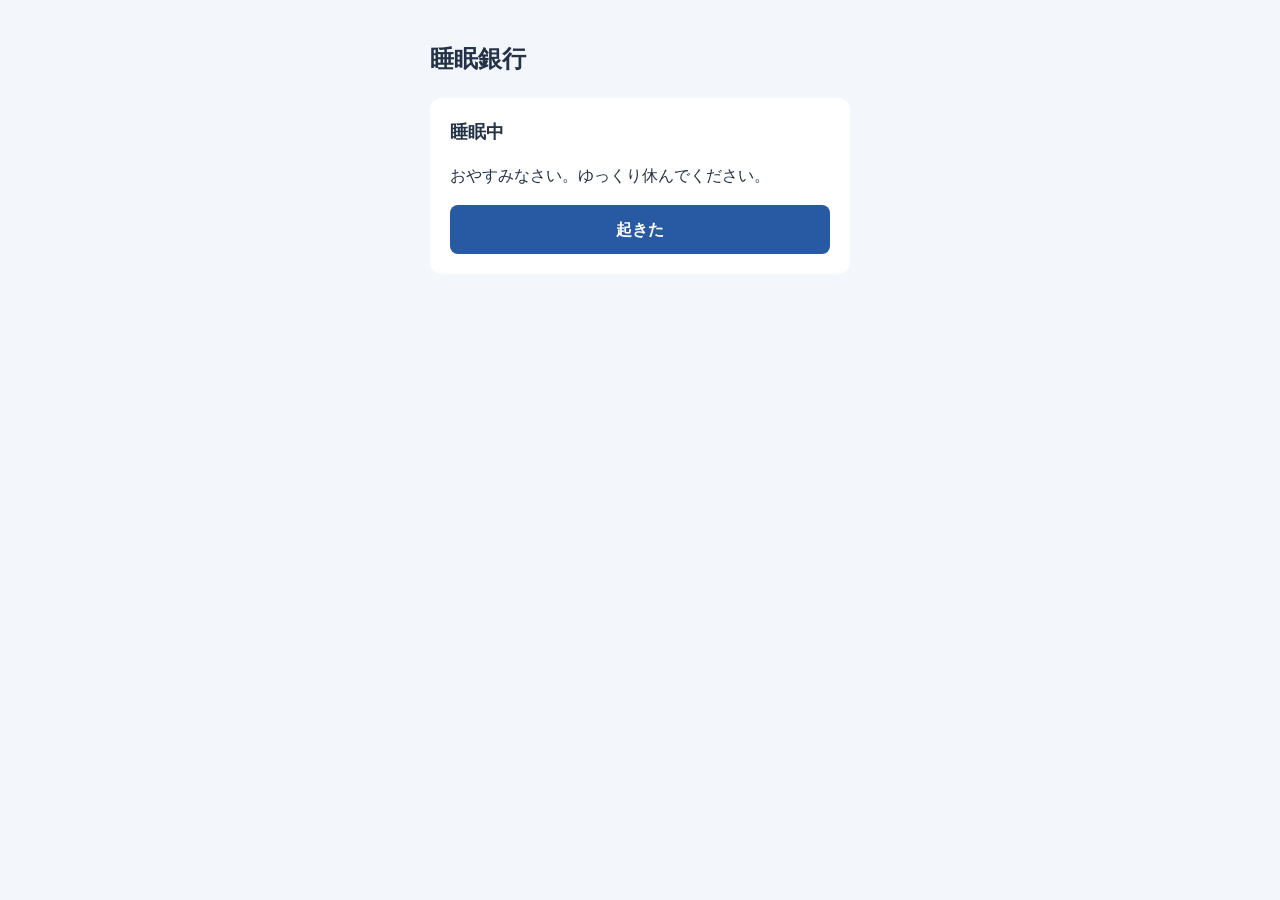
==== index.html @ 185f4923 "index.htmlの修正" ====
<!DOCTYPE html>
<html lang="ja">
<head>
    <meta charset="UTF-8">
    <meta name="viewport" content="width=device-width, initial-scale=1.0">
    <title>睡眠銀行</title>
    <link rel="stylesheet" href="style.css">
</head>
<body>
    <header>
        <h1>睡眠銀行</h1>
    </header>
    <main>
        <div id="home-screen" hidden>
            <section aria-labelledby="coin-heading">
                <h2 id="coin-heading" tabindex="-1">現在のコイン数</h2>
                <!-- 仮の数値です。計算処理との接続は後から行います。 -->
                <p><span id="coin-count">0</span> コイン</p>
            </section>
            <section aria-labelledby="character-heading">
                <h2 id="character-heading">窓口キャラクター</h2>
                <!-- キャラクターの画像ができたら、この枠を画像に置き換えます。 -->
                <p class="character-placeholder">キャラクター準備中</p>
                <!-- 計算処理につなぐまでは、数値を表示しません。 -->
                <p>今回の利息：<span id="interest-result">未計算</span></p>
                <p class="character-message" id="character-message">今日も睡眠銀行へようこそ。ゆっくり休んでね。</p>
            </section>
        </div>

        <section id="sleeping-screen" aria-labelledby="sleeping-heading">
            <h2 id="sleeping-heading" tabindex="-1">睡眠中</h2>
            <p>おやすみなさい。ゆっくり休んでください。</p>
            <button id="wake-up" type="button">起きた</button>
        </section>

        <section id="morning-screen" aria-labelledby="morning-heading" hidden>
            <h2 id="morning-heading" tabindex="-1">おはようございます</h2>
            <p>昨夜はよく眠れましたか？</p>
            <button id="show-result" type="button">結果を見る</button>
        </section>

        <section id="result-screen" aria-labelledby="result-heading" hidden>
            <h2 id="result-heading" tabindex="-1">今回の睡眠結果</h2>
            <h4>睡眠時間</h4>
            <p id="sleep-duration">未計算</p>
            <h4>現在の借金</h4>
            <p id="current-debt">未計算</p>
            <h4>増減</h4>
            <p>前日と比べて <span id="change-result">未計算</span> 増減</p>
            <button id="back-home" type="button">ホームに戻る</button>
        </section>
    </main>
    <script src="bank.js"></script>
    <script src="morning.js"></script>
</body>
</html>
---- style.css ----
body {
    max-width: 420px;
    margin: 0 auto;
    padding: 24px 20px;
    background: #f3f6fa;
    color: #243247;
    font-family: sans-serif;
    line-height: 1.6;
}

h1 { font-size: 24px; }
h2 { margin-top: 0; font-size: 18px; }

section {
    margin-top: 20px;
    padding: 20px;
    border-radius: 12px;
    background: #fff;
}

#coin-count {
    font-size: 36px;
    font-weight: bold;
}

.character-placeholder {
    padding: 24px 12px;
    border: 2px dashed #b8c5d6;
    border-radius: 8px;
    text-align: center;
}

.character-message {
    padding: 12px;
    border-radius: 8px;
    background: #f3f6fa;
}

button {
    width: 100%;
    min-height: 48px;
    padding: 12px;
    border: none;
    border-radius: 8px;
    background: #2859a3;
    color: #fff;
    font: inherit;
    font-weight: bold;
    cursor: pointer;
}

button:focus-visible {
    outline: 3px solid #243247;
    outline-offset: 3px;
}
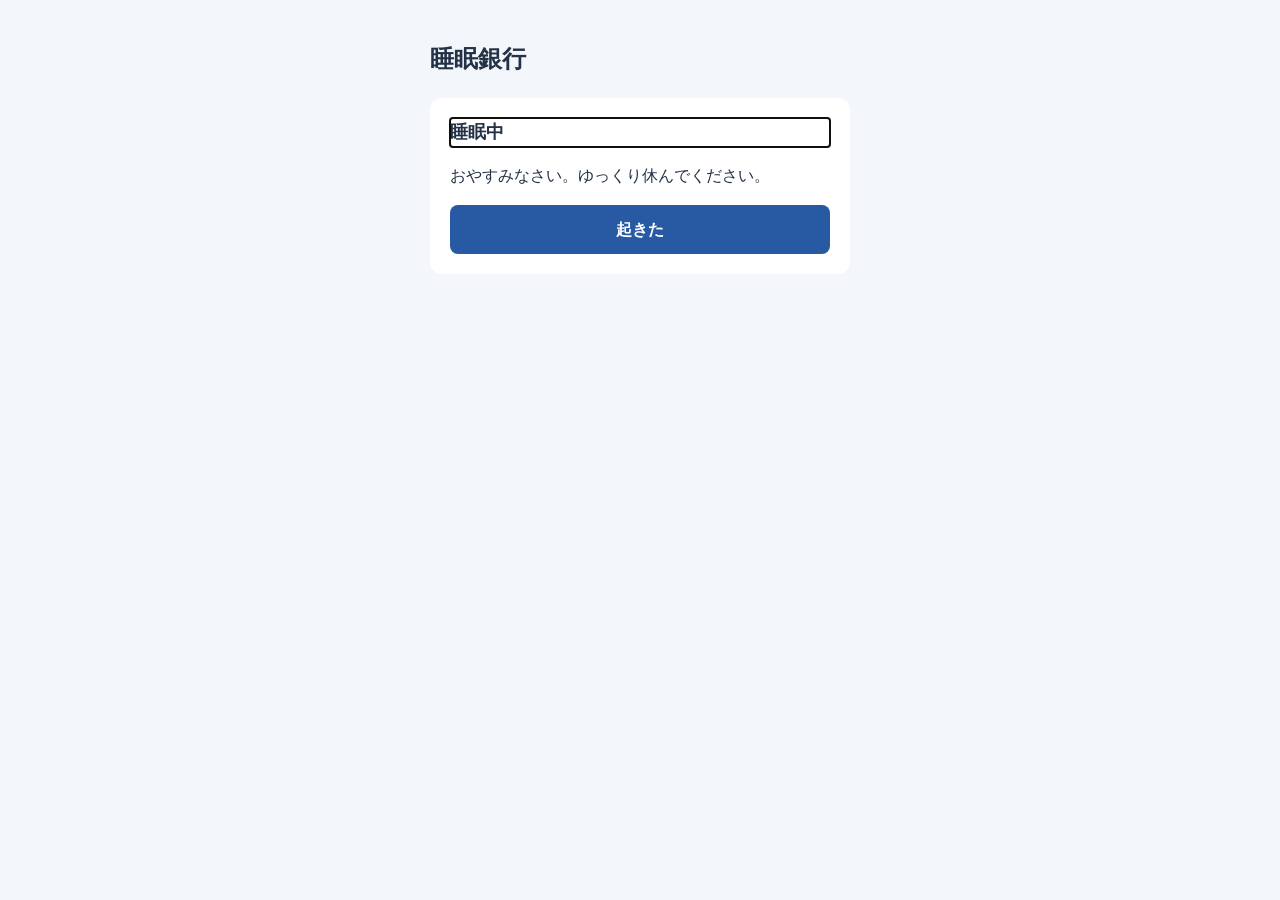
==== commit 2e928447: "getstatusによる借金参照の実装" ====
--- a/index.html
+++ b/index.html
@@ -13,7 +13,7 @@
     <main>
         <div id="home-screen" hidden>
             <section aria-labelledby="coin-heading">
-                <h2 id="coin-heading" tabindex="-1">現在のコイン数</h2>
+                <h2 id="coin-heading" tabindex="-1">現在の借金</h2>
                 <!-- 仮の数値です。計算処理との接続は後から行います。 -->
                 <p><span id="coin-count">0</span> コイン</p>
             </section>
@@ -21,8 +21,9 @@
                 <h2 id="character-heading">窓口キャラクター</h2>
                 <!-- キャラクターの画像ができたら、この枠を画像に置き換えます。 -->
                 <p class="character-placeholder">キャラクター準備中</p>
-                <!-- 計算処理につなぐまでは、数値を表示しません。 -->
-                <p>今回の利息：<span id="interest-result">未計算</span></p>
+            </section>
+            <section aria-labelledby="character_talk-heading">
+                <h2 id="character_talk-heading">キャラクター</h2>
                 <p class="character-message" id="character-message">今日も睡眠銀行へようこそ。ゆっくり休んでね。</p>
             </section>
         </div>
@@ -46,7 +47,7 @@
             <h4>現在の借金</h4>
             <p id="current-debt">未計算</p>
             <h4>増減</h4>
-            <p>前日と比べて <span id="change-result">未計算</span> 増減</p>
+            <p>前日と比べて <span id="change-result">未計算</span></p>
             <button id="back-home" type="button">ホームに戻る</button>
         </section>
     </main>
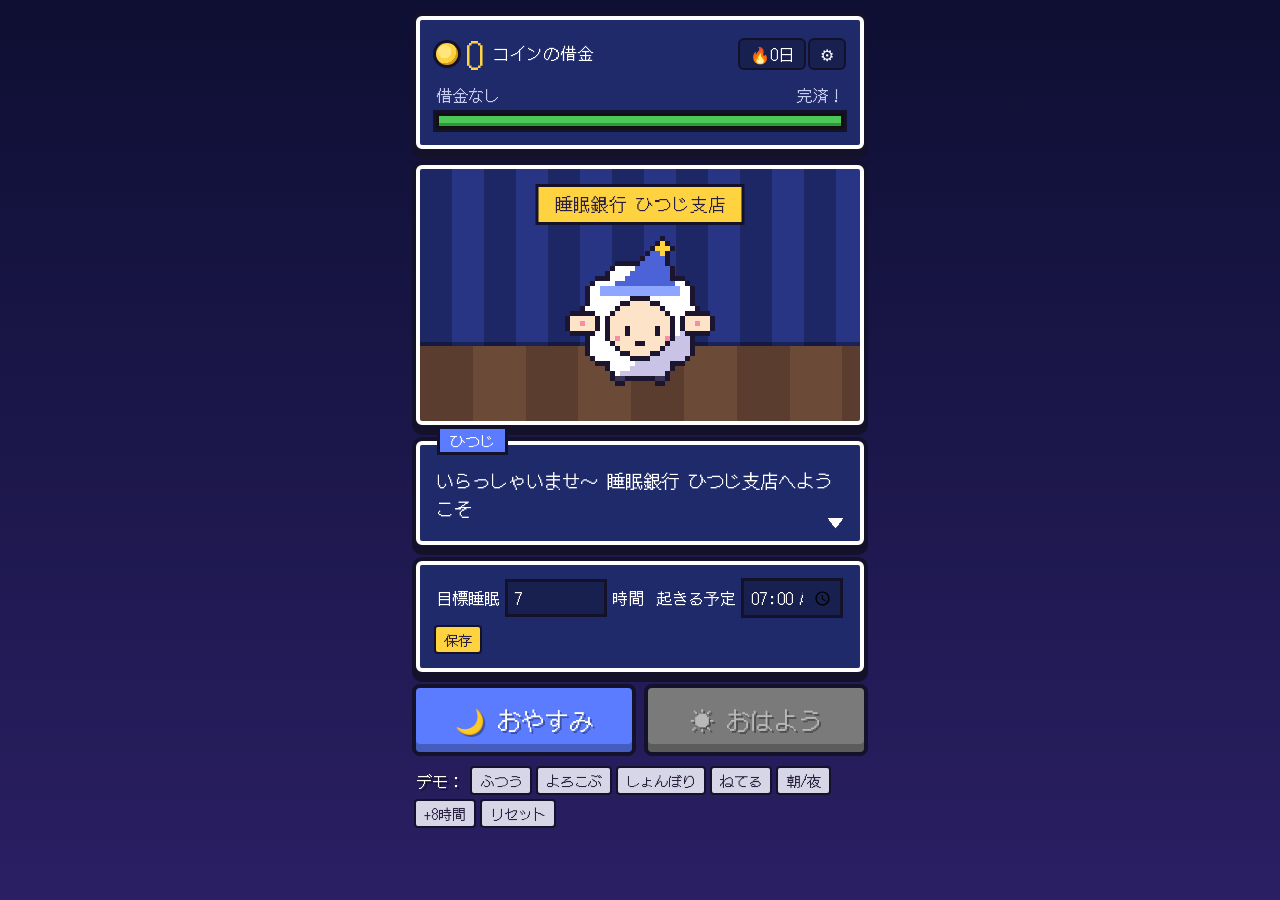
==== commit 9ed4de75: "画面を index.html の1枚にまとめ、ドット絵風のデザインにする - night.html をなくし、朝も夜も index.html の1画面で中身だけ切りかえる - app.js を追加：借" ====
--- a/index.html
+++ b/index.html
@@ -1,57 +1,121 @@
 <!DOCTYPE html>
 <html lang="ja">
 <head>
-    <meta charset="UTF-8">
-    <meta name="viewport" content="width=device-width, initial-scale=1.0">
-    <title>睡眠銀行</title>
-    <link rel="stylesheet" href="style.css">
+  <meta charset="UTF-8">
+  <meta name="viewport" content="width=device-width, initial-scale=1.0">
+  <title>睡眠銀行</title>
+  <!-- ドット文字のフォント（読めないときは普通のゴシックになる） -->
+  <link rel="preconnect" href="https://fonts.googleapis.com">
+  <link rel="preconnect" href="https://fonts.gstatic.com" crossorigin>
+  <link href="https://fonts.googleapis.com/css2?family=DotGothic16&display=swap" rel="stylesheet">
+  <link rel="stylesheet" href="style.css">
 </head>
-<body>
-    <header>
-        <h1>睡眠銀行</h1>
-    </header>
-    <main>
-        <div id="home-screen" hidden>
-            <section aria-labelledby="coin-heading">
-                <h2 id="coin-heading" tabindex="-1">現在の借金</h2>
-                <!-- 仮の数値です。計算処理との接続は後から行います。 -->
-                <p><span id="coin-count">0</span> コイン</p>
-            </section>
-            <section aria-labelledby="character-heading">
-                <h2 id="character-heading">窓口キャラクター</h2>
-                <!-- キャラクターの画像ができたら、この枠を画像に置き換えます。 -->
-                <p class="character-placeholder">キャラクター準備中</p>
-            </section>
-            <section aria-labelledby="character_talk-heading">
-                <h2 id="character_talk-heading">キャラクター</h2>
-                <p class="character-message" id="character-message">今日も睡眠銀行へようこそ。ゆっくり休んでね。</p>
-            </section>
+<body class="is-night">
+  <!--
+    画面はこの1枚だけ。朝も夜も同じ画面で、中身だけ入れかわる。
+    ・おやすみ前：見込み（今寝ると / あと1時間起きると）＋ おやすみボタン
+    ・おやすみ中：寝た時刻と今の睡眠時間 ＋ おはようボタン
+    ・おはようの結果は、ひつじのセリフで伝える
+  -->
+  <main class="app">
+
+    <!-- 1. 借金（いちばん上） -->
+    <section class="panel hud" aria-label="今の借金">
+      <div class="hud-top">
+        <span class="coin" aria-hidden="true"></span>
+        <span class="debt-number" id="debt">0</span>
+        <span class="debt-unit">コインの借金</span>
+        <span class="chips">
+          <span class="chip" id="streak">🔥0日</span>
+          <span class="chip" id="rank" hidden></span>
+          <button class="chip chip-button" id="settingsButton" type="button" aria-label="設定">⚙</button>
+        </span>
+      </div>
+      <div class="hud-bottom">
+        <span id="progressLabel">完済まで</span>
+        <span id="remaining">あと 0</span>
+      </div>
+      <div class="bar"><div class="bar-fill" id="bar"></div></div>
+    </section>
+
+    <!-- 2. 窓口（ひつじ） -->
+    <section class="panel stage" aria-label="窓口">
+      <p class="sign">睡眠銀行 ひつじ支店</p>
+      <div class="chara" id="charaBox">
+        <canvas id="chara" width="32" height="32" role="img" aria-label="窓口のひつじ"></canvas>
+        <span class="zzz" aria-hidden="true">Z<small>z</small><small>z</small></span>
+      </div>
+    </section>
+
+    <!-- 3. セリフ（押すと次のセリフへ） -->
+    <section class="panel dialog" id="dialog" aria-live="polite">
+      <span class="name">ひつじ</span>
+      <p class="line" id="line"></p>
+      <span class="next" id="next" aria-hidden="true">▼</span>
+    </section>
+
+    <!-- 4. 見込み・おやすみ中・設定（どれか1つだけ表示） -->
+    <section class="panel info">
+      <div class="cards" id="previewArea">
+        <div class="card">
+          <p class="card-label">今寝ると</p>
+          <p class="card-value gold" id="deltaNow">-</p>
         </div>
+        <div class="card">
+          <p class="card-label">あと1時間起きると</p>
+          <p class="card-value red" id="deltaLater">-</p>
+        </div>
+      </div>
 
-        <section id="sleeping-screen" aria-labelledby="sleeping-heading">
-            <h2 id="sleeping-heading" tabindex="-1">睡眠中</h2>
-            <p>おやすみなさい。ゆっくり休んでください。</p>
-            <button id="wake-up" type="button">起きた</button>
-        </section>
+      <div id="sleepingArea" hidden>
+        <div class="cards">
+          <div class="card">
+            <p class="card-label">おやすみした時刻</p>
+            <p class="card-value" id="sleptClock">-</p>
+          </div>
+          <div class="card">
+            <p class="card-label">ここまでの睡眠</p>
+            <p class="card-value gold" id="sleptFor">-</p>
+          </div>
+        </div>
+        <button class="text-button" id="cancelButton" type="button" hidden>まちがえた！おやすみを取り消す</button>
+      </div>
 
-        <section id="morning-screen" aria-labelledby="morning-heading" hidden>
-            <h2 id="morning-heading" tabindex="-1">おはようございます</h2>
-            <p>昨夜はよく眠れましたか？</p>
-            <button id="show-result" type="button">結果を見る</button>
-        </section>
+      <form id="settingsArea" class="settings" hidden>
+        <label>目標睡眠
+          <input type="number" id="targetInput" min="4" max="12" step="0.5" required> 時間
+        </label>
+        <label>起きる予定
+          <input type="time" id="wakeInput" required>
+        </label>
+        <button class="mini mini-strong" type="submit">保存</button>
+      </form>
+    </section>
 
-        <section id="result-screen" aria-labelledby="result-heading" hidden>
-            <h2 id="result-heading" tabindex="-1">今回の睡眠結果</h2>
-            <h4>睡眠時間</h4>
-            <p id="sleep-duration">未計算</p>
-            <h4>現在の借金</h4>
-            <p id="current-debt">未計算</p>
-            <h4>増減</h4>
-            <p>前日と比べて <span id="change-result">未計算</span></p>
-            <button id="back-home" type="button">ホームに戻る</button>
-        </section>
-    </main>
-    <script src="bank.js"></script>
-    <script src="morning.js"></script>
+    <!-- 5. ボタン（押せるのはどちらか片方だけ） -->
+    <div class="actions">
+      <button class="btn btn-night" id="goodnightButton" type="button">🌙 おやすみ</button>
+      <button class="btn btn-morning" id="goodmorningButton" type="button">☀ おはよう</button>
+    </div>
+
+    <!-- 6. デモ用（発表で表情や朝夜を見せる） -->
+    <nav class="demo" aria-label="デモ">
+      <span>デモ：</span>
+      <button class="mini" type="button" data-mood="normal">ふつう</button>
+      <button class="mini" type="button" data-mood="happy">よろこぶ</button>
+      <button class="mini" type="button" data-mood="sad">しょんぼり</button>
+      <button class="mini" type="button" data-mood="sleep">ねてる</button>
+      <button class="mini" type="button" id="themeButton">朝/夜</button>
+      <!-- bank.js に fastForward / resetDemo があるときだけ表示する -->
+      <button class="mini" type="button" id="forwardButton" hidden>+8時間</button>
+      <button class="mini" type="button" id="resetButton" hidden>リセット</button>
+    </nav>
+  </main>
+
+  <!-- 読み込む順番が大事：bank.js（計算） → app.js（共通の描画） → 夜 → 朝 -->
+  <script src="bank.js"></script>
+  <script src="app.js"></script>
+  <script src="night.js"></script>
+  <script src="morning.js"></script>
 </body>
 </html>
--- a/style.css
+++ b/style.css
@@ -1,55 +1,404 @@
+/* style.css — ドット絵風の見た目（1画面だけ）
+
+1. 色（夜・朝）
+2. ページ全体
+3. パネル（白いふち＋黒い外わく）
+4. 借金
+5. 窓口（カーテン・床・看板・ひつじ）
+6. セリフ
+7. 見込み・設定
+8. ボタン
+9. デモ
+*/
+
+
+/* ===== 1. 色 ===== */
+
+:root {
+    --ink: #14112a;          /* 外わく */
+    --panel: #1f2a6b;        /* パネルの中 */
+    --card: #18204f;         /* パネルの中の箱 */
+    --text: #ffffff;
+    --sub: #c9cdf2;
+    --gold: #ffd23f;
+    --red: #ff5f7a;
+    --green: #4cc85a;
+    --blue: #5b7cff;
+    --bg-top: #0e0f33;
+    --bg-bottom: #2a1f63;
+    --curtain-a: #1d2766;
+    --curtain-b: #283585;
+    --floor-a: #5a3d2e;
+    --floor-b: #6b4a37;
+}
+
+/* 朝はカーテンと背景を明るくする */
+body.is-morning {
+    --bg-top: #4f86d9;
+    --bg-bottom: #f2b880;
+    --curtain-a: #4a7bd0;
+    --curtain-b: #6595e3;
+    --floor-a: #8a6040;
+    --floor-b: #9c6f4b;
+}
+
+
+/* ===== 2. ページ全体 ===== */
+
+* { box-sizing: border-box; }
+
 body {
-    max-width: 420px;
+    margin: 0;
+    min-height: 100vh;
+    background: linear-gradient(var(--bg-top), var(--bg-bottom));
+    background-attachment: fixed;
+    color: var(--text);
+    font-family: "DotGothic16", "Hiragino Kaku Gothic ProN", sans-serif;
+    line-height: 1.5;
+    transition: background 0.6s;
+}
+
+.app {
+    max-width: 480px;
     margin: 0 auto;
-    padding: 24px 20px;
-    background: #f3f6fa;
-    color: #243247;
-    font-family: sans-serif;
-    line-height: 1.6;
-}
-
-h1 { font-size: 24px; }
-h2 { margin-top: 0; font-size: 18px; }
-
-section {
-    margin-top: 20px;
-    padding: 20px;
-    border-radius: 12px;
-    background: #fff;
-}
-
-#coin-count {
-    font-size: 36px;
-    font-weight: bold;
-}
-
-.character-placeholder {
-    padding: 24px 12px;
-    border: 2px dashed #b8c5d6;
-    border-radius: 8px;
-    text-align: center;
-}
-
-.character-message {
-    padding: 12px;
-    border-radius: 8px;
-    background: #f3f6fa;
-}
-
-button {
+    padding: 16px 16px 32px;
+    display: flex;
+    flex-direction: column;
+    gap: 16px;
+}
+
+p { margin: 0; }
+[hidden] { display: none !important; }
+
+
+/* ===== 3. パネル ===== */
+
+.panel {
+    position: relative;
+    padding: 16px;
+    border: 4px solid #fff;
+    border-radius: 6px;
+    background: var(--panel);
+    /* 外側の黒いわく＋下に少し厚み */
+    box-shadow: 0 0 0 4px var(--ink), 0 6px 0 4px var(--ink);
+}
+
+
+/* ===== 4. 借金 ===== */
+
+.hud-top {
+    display: flex;
+    align-items: center;
+    gap: 8px;
+    flex-wrap: wrap;
+}
+
+.coin {
+    width: 22px;
+    height: 22px;
+    border-radius: 50%;
+    background: radial-gradient(circle at 40% 40%, #ffe57a 0 35%, var(--gold) 36% 60%, #d99a1a 61%);
+    box-shadow: 0 0 0 3px var(--ink);
+}
+
+.debt-number {
+    color: var(--gold);
+    font-size: 2.2rem;
+    line-height: 1;
+}
+
+.debt-unit { font-size: 1.05rem; }
+
+.chips {
+    margin-left: auto;
+    display: flex;
+    gap: 6px;
+}
+
+.chip {
+    padding: 2px 10px;
+    border-radius: 4px;
+    background: var(--card);
+    box-shadow: 0 0 0 2px var(--ink);
+    font: inherit;
+    color: inherit;
+    white-space: nowrap;
+}
+
+.chip-button {
+    border: none;
+    cursor: pointer;
+}
+
+.hud-bottom {
+    display: flex;
+    justify-content: space-between;
+    margin-top: 12px;
+    color: var(--sub);
+}
+
+.bar {
+    height: 16px;
+    margin-top: 6px;
+    padding: 3px;
+    background: #111;
+    box-shadow: 0 0 0 3px var(--ink);
+}
+
+.bar-fill {
+    height: 100%;
+    width: 0;
+    background: var(--green);
+    box-shadow: inset 0 -3px 0 #2f9a3c;
+    transition: width 0.6s steps(12);
+}
+
+
+/* ===== 5. 窓口 ===== */
+
+.stage {
+    height: 260px;
+    padding: 0;
+    overflow: hidden;
+    /* 上はカーテン、下3割は床 */
+    background:
+        repeating-linear-gradient(90deg, var(--floor-a) 0 12%, var(--floor-b) 12% 24%) bottom / 100% 30% no-repeat,
+        repeating-linear-gradient(90deg, var(--curtain-a) 0 32px, var(--curtain-b) 32px 64px);
+}
+
+.stage::after {
+    /* 床とカーテンのさかいめの線 */
+    content: "";
+    position: absolute;
+    left: 0;
+    right: 0;
+    bottom: 30%;
+    height: 4px;
+    background: rgba(0, 0, 0, 0.35);
+}
+
+.sign {
+    position: absolute;
+    top: 18px;
+    left: 50%;
+    transform: translateX(-50%);
+    padding: 4px 16px;
+    background: var(--gold);
+    color: #2a2140;
+    font-size: 1.1rem;
+    white-space: nowrap;
+    box-shadow: 0 0 0 3px var(--ink);
+    z-index: 1;
+}
+
+.chara {
+    position: absolute;
+    left: 50%;
+    bottom: 12%;
+    width: 160px;
+    height: 160px;
+    transform: translateX(-50%);
+    z-index: 1;
+}
+
+#chara {
     width: 100%;
-    min-height: 48px;
-    padding: 12px;
+    height: 100%;
+    image-rendering: pixelated; /* ドットをぼかさない */
+    animation: bob 1.6s steps(2) infinite;
+}
+
+/* 表情ごとの動き */
+.chara[data-mood="happy"] #chara { animation: hop 0.5s steps(2) infinite; }
+.chara[data-mood="sad"] #chara { animation: droop 2.4s steps(2) infinite; }
+.chara[data-mood="sleep"] #chara { animation: breathe 2.8s steps(2) infinite; }
+
+@keyframes bob { 50% { transform: translateY(-4px); } }
+@keyframes hop { 50% { transform: translateY(-14px); } }
+@keyframes droop { 50% { transform: translateY(4px); } }
+@keyframes breathe { 50% { transform: scale(1.03, 0.97) translateY(3px); } }
+
+/* ねてるときだけ Zzz を出す */
+.zzz {
+    position: absolute;
+    top: 0;
+    right: -14px;
+    display: none;
+    color: #fff;
+    font-size: 1.6rem;
+    text-shadow: 2px 2px 0 var(--ink);
+    animation: float 2.4s steps(4) infinite;
+}
+.zzz small { font-size: 0.7em; margin-left: 2px; }
+.chara[data-mood="sleep"] .zzz { display: block; }
+
+@keyframes float {
+    0% { transform: translateY(8px); opacity: 0; }
+    30% { opacity: 1; }
+    100% { transform: translateY(-16px); opacity: 0; }
+}
+
+
+/* ===== 6. セリフ ===== */
+
+.dialog {
+    min-height: 104px;
+    padding-top: 22px;
+    cursor: pointer;
+    user-select: none;
+}
+
+.name {
+    position: absolute;
+    top: -16px;
+    left: 20px;
+    padding: 0 10px;
+    background: var(--blue);
+    box-shadow: 0 0 0 3px var(--ink);
+    font-size: 0.95rem;
+}
+
+.line { font-size: 1.15rem; }
+
+.next {
+    position: absolute;
+    right: 16px;
+    bottom: 8px;
+    animation: blink 0.8s steps(1) infinite;
+}
+
+@keyframes blink { 50% { opacity: 0; } }
+
+
+/* ===== 7. 見込み・設定 ===== */
+
+.cards {
+    display: grid;
+    grid-template-columns: 1fr 1fr;
+    gap: 12px;
+}
+
+.card {
+    padding: 12px 14px;
+    background: var(--card);
+    box-shadow: 0 0 0 3px var(--ink);
+}
+
+.card-label { font-size: 0.95rem; }
+
+.card-value {
+    margin-top: 4px;
+    font-size: 1.8rem;
+    line-height: 1.1;
+}
+.gold { color: var(--gold); }
+.red { color: var(--red); }
+
+.text-button {
+    display: block;
+    margin: 12px auto 0;
+    padding: 0;
     border: none;
-    border-radius: 8px;
-    background: #2859a3;
+    background: none;
+    color: var(--sub);
+    font: inherit;
+    text-decoration: underline;
+    cursor: pointer;
+}
+
+.settings {
+    display: flex;
+    flex-wrap: wrap;
+    align-items: center;
+    gap: 12px;
+}
+
+.settings input {
+    width: 6em;
+    padding: 4px 6px;
+    border: none;
+    background: var(--card);
+    color: var(--text);
+    font: inherit;
+    box-shadow: 0 0 0 3px var(--ink);
+}
+
+
+/* ===== 8. ボタン ===== */
+
+.actions {
+    display: grid;
+    grid-template-columns: 1fr 1fr;
+    gap: 16px;
+}
+
+.btn {
+    min-height: 64px;
+    border: none;
+    border-radius: 4px;
     color: #fff;
     font: inherit;
-    font-weight: bold;
+    font-size: 1.5rem;
+    text-shadow: 2px 2px 0 rgba(0, 0, 0, 0.35);
     cursor: pointer;
-}
-
-button:focus-visible {
-    outline: 3px solid #243247;
-    outline-offset: 3px;
-}+    box-shadow: 0 0 0 4px var(--ink), inset 0 -8px 0 rgba(0, 0, 0, 0.25);
+}
+
+.btn-night { background: var(--blue); }
+.btn-morning { background: #f0a43a; }
+
+.btn:active:not(:disabled) {
+    transform: translateY(3px);
+    box-shadow: 0 0 0 4px var(--ink), inset 0 -4px 0 rgba(0, 0, 0, 0.25);
+}
+
+.btn:disabled {
+    background: #7a7a7a;
+    color: #b8b8b8;
+    cursor: default;
+}
+
+.btn:focus-visible,
+.mini:focus-visible,
+.chip-button:focus-visible {
+    outline: 3px solid var(--gold);
+    outline-offset: 4px;
+}
+
+
+/* ===== 9. デモ ===== */
+
+.demo {
+    display: flex;
+    flex-wrap: wrap;
+    align-items: center;
+    gap: 8px;
+    color: #fff;
+    text-shadow: 2px 2px 0 var(--ink);
+}
+
+.mini {
+    padding: 2px 8px;
+    border: none;
+    border-radius: 2px;
+    font-size: 0.9rem;
+    text-shadow: none;
+    background: #d6d6e6;
+    color: #2a2140;
+    font-family: inherit;
+    cursor: pointer;
+    box-shadow: 0 0 0 2px var(--ink);
+}
+
+.mini-strong {
+    background: var(--gold);
+}
+
+
+/* スマホの細い画面 */
+@media (max-width: 400px) {
+    .debt-number { font-size: 1.8rem; }
+    .btn { font-size: 1.2rem; }
+    .card-value { font-size: 1.5rem; }
+    .chips { margin-left: 0; }
+}
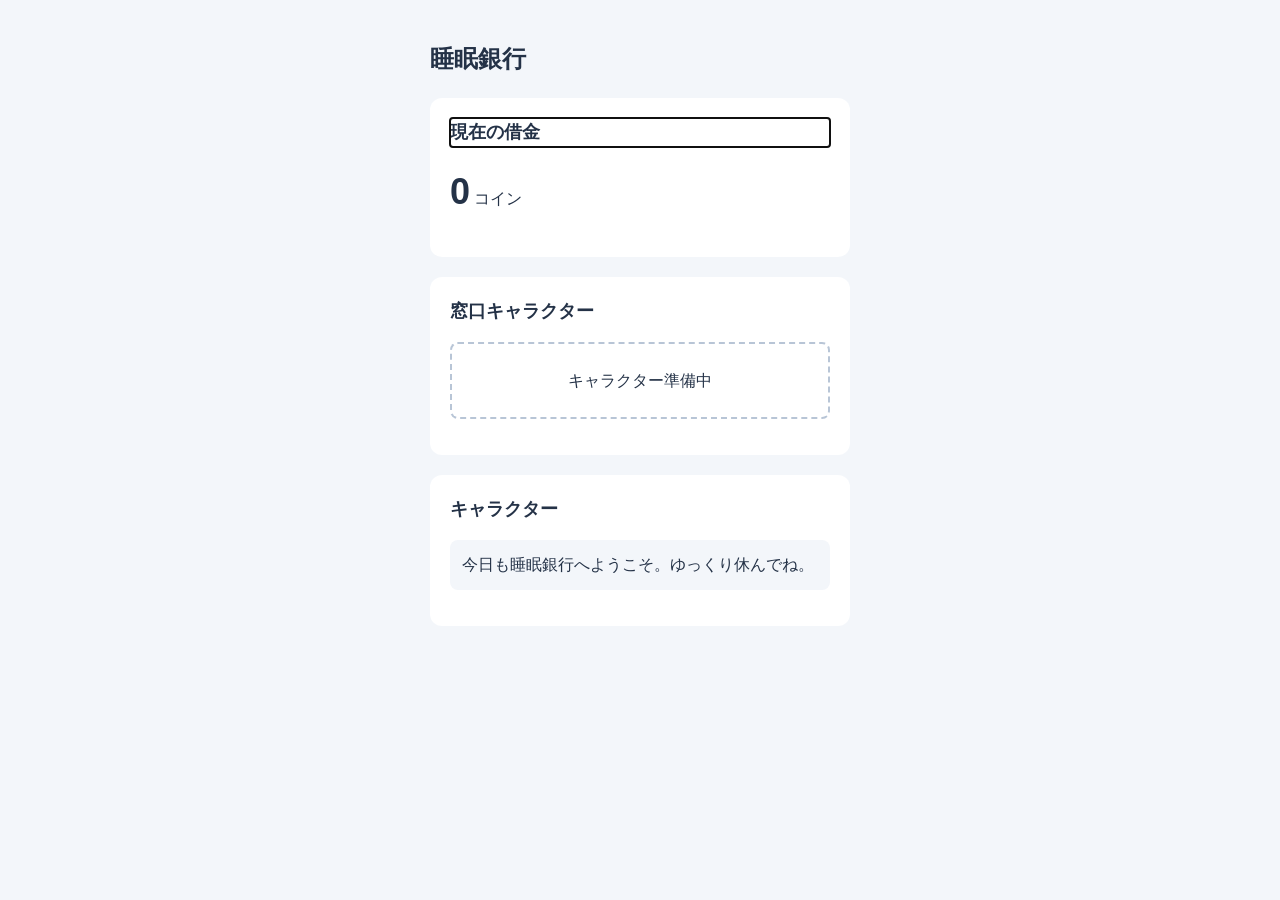
==== commit e49ec8c1: "Merge pull request #12 from tqm0724/morning_branch #8の修正等" ====
--- a/index.html
+++ b/index.html
@@ -1,121 +1,57 @@
 <!DOCTYPE html>
 <html lang="ja">
 <head>
-  <meta charset="UTF-8">
-  <meta name="viewport" content="width=device-width, initial-scale=1.0">
-  <title>睡眠銀行</title>
-  <!-- ドット文字のフォント（読めないときは普通のゴシックになる） -->
-  <link rel="preconnect" href="https://fonts.googleapis.com">
-  <link rel="preconnect" href="https://fonts.gstatic.com" crossorigin>
-  <link href="https://fonts.googleapis.com/css2?family=DotGothic16&display=swap" rel="stylesheet">
-  <link rel="stylesheet" href="style.css">
+    <meta charset="UTF-8">
+    <meta name="viewport" content="width=device-width, initial-scale=1.0">
+    <title>睡眠銀行</title>
+    <link rel="stylesheet" href="style.css">
 </head>
-<body class="is-night">
-  <!--
-    画面はこの1枚だけ。朝も夜も同じ画面で、中身だけ入れかわる。
-    ・おやすみ前：見込み（今寝ると / あと1時間起きると）＋ おやすみボタン
-    ・おやすみ中：寝た時刻と今の睡眠時間 ＋ おはようボタン
-    ・おはようの結果は、ひつじのセリフで伝える
-  -->
-  <main class="app">
+<body>
+    <header>
+        <h1>睡眠銀行</h1>
+    </header>
+    <main>
+        <div id="home-screen" hidden>
+            <section aria-labelledby="coin-heading">
+                <h2 id="coin-heading" tabindex="-1">現在の借金</h2>
+                <!-- 仮の数値です。計算処理との接続は後から行います。 -->
+                <p><span id="coin-count">0</span> コイン</p>
+            </section>
+            <section aria-labelledby="character-heading">
+                <h2 id="character-heading">窓口キャラクター</h2>
+                <!-- キャラクターの画像ができたら、この枠を画像に置き換えます。 -->
+                <p class="character-placeholder">キャラクター準備中</p>
+            </section>
+            <section aria-labelledby="character_talk-heading">
+                <h2 id="character_talk-heading">キャラクター</h2>
+                <p class="character-message" id="character-message">今日も睡眠銀行へようこそ。ゆっくり休んでね。</p>
+            </section>
+        </div>
 
-    <!-- 1. 借金（いちばん上） -->
-    <section class="panel hud" aria-label="今の借金">
-      <div class="hud-top">
-        <span class="coin" aria-hidden="true"></span>
-        <span class="debt-number" id="debt">0</span>
-        <span class="debt-unit">コインの借金</span>
-        <span class="chips">
-          <span class="chip" id="streak">🔥0日</span>
-          <span class="chip" id="rank" hidden></span>
-          <button class="chip chip-button" id="settingsButton" type="button" aria-label="設定">⚙</button>
-        </span>
-      </div>
-      <div class="hud-bottom">
-        <span id="progressLabel">完済まで</span>
-        <span id="remaining">あと 0</span>
-      </div>
-      <div class="bar"><div class="bar-fill" id="bar"></div></div>
-    </section>
+        <section id="sleeping-screen" aria-labelledby="sleeping-heading">
+            <h2 id="sleeping-heading" tabindex="-1">睡眠中</h2>
+            <p>おやすみなさい。ゆっくり休んでください。</p>
+            <button id="wake-up" type="button">起きた</button>
+        </section>
 
-    <!-- 2. 窓口（ひつじ） -->
-    <section class="panel stage" aria-label="窓口">
-      <p class="sign">睡眠銀行 ひつじ支店</p>
-      <div class="chara" id="charaBox">
-        <canvas id="chara" width="32" height="32" role="img" aria-label="窓口のひつじ"></canvas>
-        <span class="zzz" aria-hidden="true">Z<small>z</small><small>z</small></span>
-      </div>
-    </section>
+        <section id="morning-screen" aria-labelledby="morning-heading" hidden>
+            <h2 id="morning-heading" tabindex="-1">おはようございます</h2>
+            <p>昨夜はよく眠れましたか？</p>
+            <button id="show-result" type="button">結果を見る</button>
+        </section>
 
-    <!-- 3. セリフ（押すと次のセリフへ） -->
-    <section class="panel dialog" id="dialog" aria-live="polite">
-      <span class="name">ひつじ</span>
-      <p class="line" id="line"></p>
-      <span class="next" id="next" aria-hidden="true">▼</span>
-    </section>
-
-    <!-- 4. 見込み・おやすみ中・設定（どれか1つだけ表示） -->
-    <section class="panel info">
-      <div class="cards" id="previewArea">
-        <div class="card">
-          <p class="card-label">今寝ると</p>
-          <p class="card-value gold" id="deltaNow">-</p>
-        </div>
-        <div class="card">
-          <p class="card-label">あと1時間起きると</p>
-          <p class="card-value red" id="deltaLater">-</p>
-        </div>
-      </div>
-
-      <div id="sleepingArea" hidden>
-        <div class="cards">
-          <div class="card">
-            <p class="card-label">おやすみした時刻</p>
-            <p class="card-value" id="sleptClock">-</p>
-          </div>
-          <div class="card">
-            <p class="card-label">ここまでの睡眠</p>
-            <p class="card-value gold" id="sleptFor">-</p>
-          </div>
-        </div>
-        <button class="text-button" id="cancelButton" type="button" hidden>まちがえた！おやすみを取り消す</button>
-      </div>
-
-      <form id="settingsArea" class="settings" hidden>
-        <label>目標睡眠
-          <input type="number" id="targetInput" min="4" max="12" step="0.5" required> 時間
-        </label>
-        <label>起きる予定
-          <input type="time" id="wakeInput" required>
-        </label>
-        <button class="mini mini-strong" type="submit">保存</button>
-      </form>
-    </section>
-
-    <!-- 5. ボタン（押せるのはどちらか片方だけ） -->
-    <div class="actions">
-      <button class="btn btn-night" id="goodnightButton" type="button">🌙 おやすみ</button>
-      <button class="btn btn-morning" id="goodmorningButton" type="button">☀ おはよう</button>
-    </div>
-
-    <!-- 6. デモ用（発表で表情や朝夜を見せる） -->
-    <nav class="demo" aria-label="デモ">
-      <span>デモ：</span>
-      <button class="mini" type="button" data-mood="normal">ふつう</button>
-      <button class="mini" type="button" data-mood="happy">よろこぶ</button>
-      <button class="mini" type="button" data-mood="sad">しょんぼり</button>
-      <button class="mini" type="button" data-mood="sleep">ねてる</button>
-      <button class="mini" type="button" id="themeButton">朝/夜</button>
-      <!-- bank.js に fastForward / resetDemo があるときだけ表示する -->
-      <button class="mini" type="button" id="forwardButton" hidden>+8時間</button>
-      <button class="mini" type="button" id="resetButton" hidden>リセット</button>
-    </nav>
-  </main>
-
-  <!-- 読み込む順番が大事：bank.js（計算） → app.js（共通の描画） → 夜 → 朝 -->
-  <script src="bank.js"></script>
-  <script src="app.js"></script>
-  <script src="night.js"></script>
-  <script src="morning.js"></script>
+        <section id="result-screen" aria-labelledby="result-heading" hidden>
+            <h2 id="result-heading" tabindex="-1">今回の睡眠結果</h2>
+            <h4>睡眠時間</h4>
+            <p id="sleep-duration">未計算</p>
+            <h4>現在の借金</h4>
+            <p id="current-debt">未計算</p>
+            <h4>増減</h4>
+            <p>前日と比べて <span id="change-result">未計算</span></p>
+            <button id="back-home" type="button">ホームに戻る</button>
+        </section>
+    </main>
+    <script src="bank.js"></script>
+    <script src="morning.js"></script>
 </body>
 </html>
--- a/style.css
+++ b/style.css
@@ -1,404 +1,55 @@
-/* style.css — ドット絵風の見た目（1画面だけ）
-
-1. 色（夜・朝）
-2. ページ全体
-3. パネル（白いふち＋黒い外わく）
-4. 借金
-5. 窓口（カーテン・床・看板・ひつじ）
-6. セリフ
-7. 見込み・設定
-8. ボタン
-9. デモ
-*/
-
-
-/* ===== 1. 色 ===== */
-
-:root {
-    --ink: #14112a;          /* 外わく */
-    --panel: #1f2a6b;        /* パネルの中 */
-    --card: #18204f;         /* パネルの中の箱 */
-    --text: #ffffff;
-    --sub: #c9cdf2;
-    --gold: #ffd23f;
-    --red: #ff5f7a;
-    --green: #4cc85a;
-    --blue: #5b7cff;
-    --bg-top: #0e0f33;
-    --bg-bottom: #2a1f63;
-    --curtain-a: #1d2766;
-    --curtain-b: #283585;
-    --floor-a: #5a3d2e;
-    --floor-b: #6b4a37;
+body {
+    max-width: 420px;
+    margin: 0 auto;
+    padding: 24px 20px;
+    background: #f3f6fa;
+    color: #243247;
+    font-family: sans-serif;
+    line-height: 1.6;
 }
 
-/* 朝はカーテンと背景を明るくする */
-body.is-morning {
-    --bg-top: #4f86d9;
-    --bg-bottom: #f2b880;
-    --curtain-a: #4a7bd0;
-    --curtain-b: #6595e3;
-    --floor-a: #8a6040;
-    --floor-b: #9c6f4b;
+h1 { font-size: 24px; }
+h2 { margin-top: 0; font-size: 18px; }
+
+section {
+    margin-top: 20px;
+    padding: 20px;
+    border-radius: 12px;
+    background: #fff;
 }
 
-
-/* ===== 2. ページ全体 ===== */
-
-* { box-sizing: border-box; }
-
-body {
-    margin: 0;
-    min-height: 100vh;
-    background: linear-gradient(var(--bg-top), var(--bg-bottom));
-    background-attachment: fixed;
-    color: var(--text);
-    font-family: "DotGothic16", "Hiragino Kaku Gothic ProN", sans-serif;
-    line-height: 1.5;
-    transition: background 0.6s;
+#coin-count {
+    font-size: 36px;
+    font-weight: bold;
 }
 
-.app {
-    max-width: 480px;
-    margin: 0 auto;
-    padding: 16px 16px 32px;
-    display: flex;
-    flex-direction: column;
-    gap: 16px;
+.character-placeholder {
+    padding: 24px 12px;
+    border: 2px dashed #b8c5d6;
+    border-radius: 8px;
+    text-align: center;
 }
 
-p { margin: 0; }
-[hidden] { display: none !important; }
-
-
-/* ===== 3. パネル ===== */
-
-.panel {
-    position: relative;
-    padding: 16px;
-    border: 4px solid #fff;
-    border-radius: 6px;
-    background: var(--panel);
-    /* 外側の黒いわく＋下に少し厚み */
-    box-shadow: 0 0 0 4px var(--ink), 0 6px 0 4px var(--ink);
+.character-message {
+    padding: 12px;
+    border-radius: 8px;
+    background: #f3f6fa;
 }
 
-
-/* ===== 4. 借金 ===== */
-
-.hud-top {
-    display: flex;
-    align-items: center;
-    gap: 8px;
-    flex-wrap: wrap;
-}
-
-.coin {
-    width: 22px;
-    height: 22px;
-    border-radius: 50%;
-    background: radial-gradient(circle at 40% 40%, #ffe57a 0 35%, var(--gold) 36% 60%, #d99a1a 61%);
-    box-shadow: 0 0 0 3px var(--ink);
-}
-
-.debt-number {
-    color: var(--gold);
-    font-size: 2.2rem;
-    line-height: 1;
-}
-
-.debt-unit { font-size: 1.05rem; }
-
-.chips {
-    margin-left: auto;
-    display: flex;
-    gap: 6px;
-}
-
-.chip {
-    padding: 2px 10px;
-    border-radius: 4px;
-    background: var(--card);
-    box-shadow: 0 0 0 2px var(--ink);
+button {
+    width: 100%;
+    min-height: 48px;
+    padding: 12px;
+    border: none;
+    border-radius: 8px;
+    background: #2859a3;
+    color: #fff;
     font: inherit;
-    color: inherit;
-    white-space: nowrap;
-}
-
-.chip-button {
-    border: none;
+    font-weight: bold;
     cursor: pointer;
 }
 
-.hud-bottom {
-    display: flex;
-    justify-content: space-between;
-    margin-top: 12px;
-    color: var(--sub);
-}
-
-.bar {
-    height: 16px;
-    margin-top: 6px;
-    padding: 3px;
-    background: #111;
-    box-shadow: 0 0 0 3px var(--ink);
-}
-
-.bar-fill {
-    height: 100%;
-    width: 0;
-    background: var(--green);
-    box-shadow: inset 0 -3px 0 #2f9a3c;
-    transition: width 0.6s steps(12);
-}
-
-
-/* ===== 5. 窓口 ===== */
-
-.stage {
-    height: 260px;
-    padding: 0;
-    overflow: hidden;
-    /* 上はカーテン、下3割は床 */
-    background:
-        repeating-linear-gradient(90deg, var(--floor-a) 0 12%, var(--floor-b) 12% 24%) bottom / 100% 30% no-repeat,
-        repeating-linear-gradient(90deg, var(--curtain-a) 0 32px, var(--curtain-b) 32px 64px);
-}
-
-.stage::after {
-    /* 床とカーテンのさかいめの線 */
-    content: "";
-    position: absolute;
-    left: 0;
-    right: 0;
-    bottom: 30%;
-    height: 4px;
-    background: rgba(0, 0, 0, 0.35);
-}
-
-.sign {
-    position: absolute;
-    top: 18px;
-    left: 50%;
-    transform: translateX(-50%);
-    padding: 4px 16px;
-    background: var(--gold);
-    color: #2a2140;
-    font-size: 1.1rem;
-    white-space: nowrap;
-    box-shadow: 0 0 0 3px var(--ink);
-    z-index: 1;
-}
-
-.chara {
-    position: absolute;
-    left: 50%;
-    bottom: 12%;
-    width: 160px;
-    height: 160px;
-    transform: translateX(-50%);
-    z-index: 1;
-}
-
-#chara {
-    width: 100%;
-    height: 100%;
-    image-rendering: pixelated; /* ドットをぼかさない */
-    animation: bob 1.6s steps(2) infinite;
-}
-
-/* 表情ごとの動き */
-.chara[data-mood="happy"] #chara { animation: hop 0.5s steps(2) infinite; }
-.chara[data-mood="sad"] #chara { animation: droop 2.4s steps(2) infinite; }
-.chara[data-mood="sleep"] #chara { animation: breathe 2.8s steps(2) infinite; }
-
-@keyframes bob { 50% { transform: translateY(-4px); } }
-@keyframes hop { 50% { transform: translateY(-14px); } }
-@keyframes droop { 50% { transform: translateY(4px); } }
-@keyframes breathe { 50% { transform: scale(1.03, 0.97) translateY(3px); } }
-
-/* ねてるときだけ Zzz を出す */
-.zzz {
-    position: absolute;
-    top: 0;
-    right: -14px;
-    display: none;
-    color: #fff;
-    font-size: 1.6rem;
-    text-shadow: 2px 2px 0 var(--ink);
-    animation: float 2.4s steps(4) infinite;
-}
-.zzz small { font-size: 0.7em; margin-left: 2px; }
-.chara[data-mood="sleep"] .zzz { display: block; }
-
-@keyframes float {
-    0% { transform: translateY(8px); opacity: 0; }
-    30% { opacity: 1; }
-    100% { transform: translateY(-16px); opacity: 0; }
-}
-
-
-/* ===== 6. セリフ ===== */
-
-.dialog {
-    min-height: 104px;
-    padding-top: 22px;
-    cursor: pointer;
-    user-select: none;
-}
-
-.name {
-    position: absolute;
-    top: -16px;
-    left: 20px;
-    padding: 0 10px;
-    background: var(--blue);
-    box-shadow: 0 0 0 3px var(--ink);
-    font-size: 0.95rem;
-}
-
-.line { font-size: 1.15rem; }
-
-.next {
-    position: absolute;
-    right: 16px;
-    bottom: 8px;
-    animation: blink 0.8s steps(1) infinite;
-}
-
-@keyframes blink { 50% { opacity: 0; } }
-
-
-/* ===== 7. 見込み・設定 ===== */
-
-.cards {
-    display: grid;
-    grid-template-columns: 1fr 1fr;
-    gap: 12px;
-}
-
-.card {
-    padding: 12px 14px;
-    background: var(--card);
-    box-shadow: 0 0 0 3px var(--ink);
-}
-
-.card-label { font-size: 0.95rem; }
-
-.card-value {
-    margin-top: 4px;
-    font-size: 1.8rem;
-    line-height: 1.1;
-}
-.gold { color: var(--gold); }
-.red { color: var(--red); }
-
-.text-button {
-    display: block;
-    margin: 12px auto 0;
-    padding: 0;
-    border: none;
-    background: none;
-    color: var(--sub);
-    font: inherit;
-    text-decoration: underline;
-    cursor: pointer;
-}
-
-.settings {
-    display: flex;
-    flex-wrap: wrap;
-    align-items: center;
-    gap: 12px;
-}
-
-.settings input {
-    width: 6em;
-    padding: 4px 6px;
-    border: none;
-    background: var(--card);
-    color: var(--text);
-    font: inherit;
-    box-shadow: 0 0 0 3px var(--ink);
-}
-
-
-/* ===== 8. ボタン ===== */
-
-.actions {
-    display: grid;
-    grid-template-columns: 1fr 1fr;
-    gap: 16px;
-}
-
-.btn {
-    min-height: 64px;
-    border: none;
-    border-radius: 4px;
-    color: #fff;
-    font: inherit;
-    font-size: 1.5rem;
-    text-shadow: 2px 2px 0 rgba(0, 0, 0, 0.35);
-    cursor: pointer;
-    box-shadow: 0 0 0 4px var(--ink), inset 0 -8px 0 rgba(0, 0, 0, 0.25);
-}
-
-.btn-night { background: var(--blue); }
-.btn-morning { background: #f0a43a; }
-
-.btn:active:not(:disabled) {
-    transform: translateY(3px);
-    box-shadow: 0 0 0 4px var(--ink), inset 0 -4px 0 rgba(0, 0, 0, 0.25);
-}
-
-.btn:disabled {
-    background: #7a7a7a;
-    color: #b8b8b8;
-    cursor: default;
-}
-
-.btn:focus-visible,
-.mini:focus-visible,
-.chip-button:focus-visible {
-    outline: 3px solid var(--gold);
-    outline-offset: 4px;
-}
-
-
-/* ===== 9. デモ ===== */
-
-.demo {
-    display: flex;
-    flex-wrap: wrap;
-    align-items: center;
-    gap: 8px;
-    color: #fff;
-    text-shadow: 2px 2px 0 var(--ink);
-}
-
-.mini {
-    padding: 2px 8px;
-    border: none;
-    border-radius: 2px;
-    font-size: 0.9rem;
-    text-shadow: none;
-    background: #d6d6e6;
-    color: #2a2140;
-    font-family: inherit;
-    cursor: pointer;
-    box-shadow: 0 0 0 2px var(--ink);
-}
-
-.mini-strong {
-    background: var(--gold);
-}
-
-
-/* スマホの細い画面 */
-@media (max-width: 400px) {
-    .debt-number { font-size: 1.8rem; }
-    .btn { font-size: 1.2rem; }
-    .card-value { font-size: 1.5rem; }
-    .chips { margin-left: 0; }
-}
+button:focus-visible {
+    outline: 3px solid #243247;
+    outline-offset: 3px;
+}
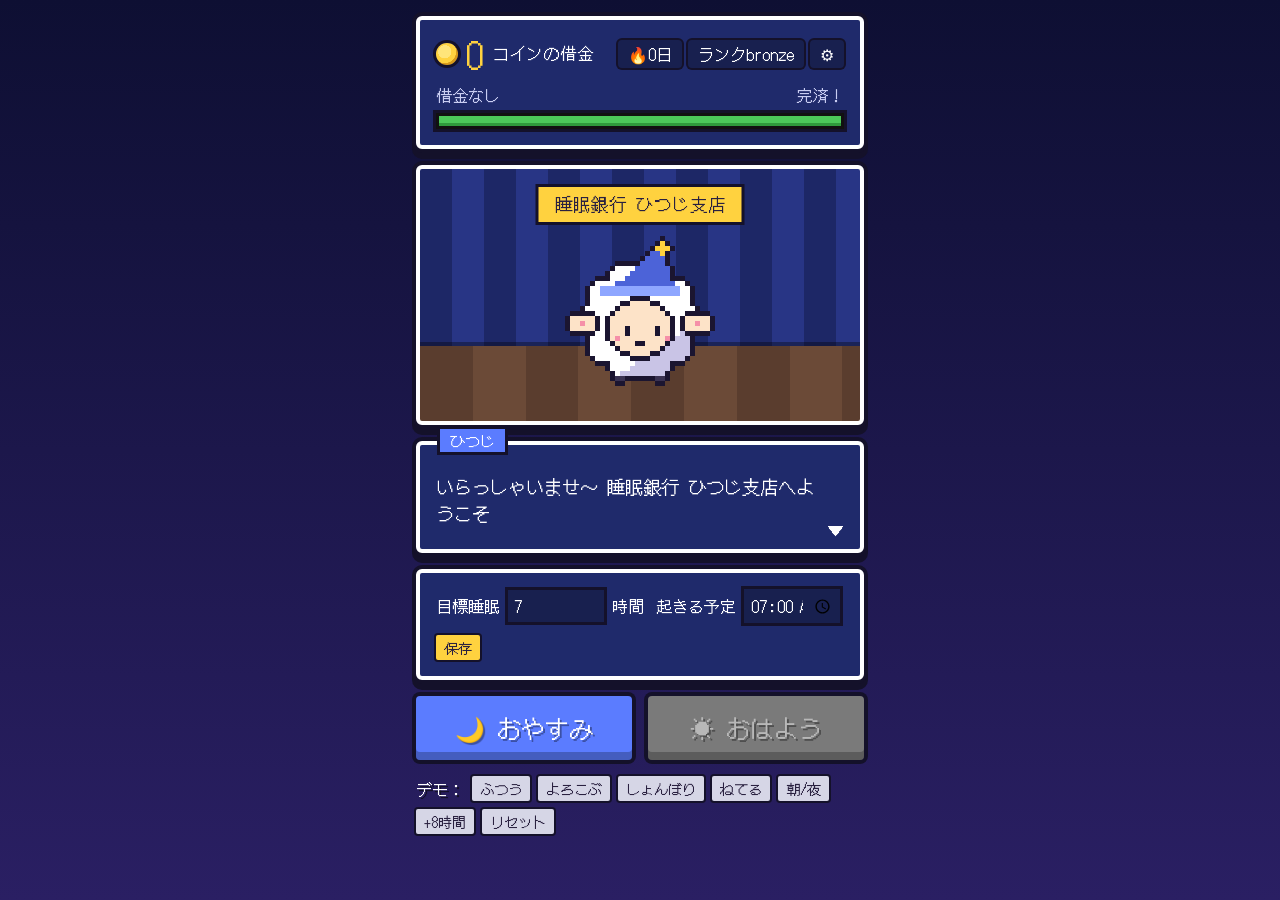
==== commit 8f164307: "レビュー対応：押し忘れからの復帰・寝ている間の設定変更・キーボード操作 - [P1] おはようの押し忘れ（FORGOT_MORNING）で記録できなくなる   - 寝ている間はいつでも「おやすみを取り" ====
--- a/index.html
+++ b/index.html
@@ -1,57 +1,124 @@
 <!DOCTYPE html>
 <html lang="ja">
 <head>
-    <meta charset="UTF-8">
-    <meta name="viewport" content="width=device-width, initial-scale=1.0">
-    <title>睡眠銀行</title>
-    <link rel="stylesheet" href="style.css">
+  <meta charset="UTF-8">
+  <meta name="viewport" content="width=device-width, initial-scale=1.0">
+  <title>睡眠銀行</title>
+  <!-- ドット文字のフォント（読めないときは普通のゴシックになる） -->
+  <link rel="preconnect" href="https://fonts.googleapis.com">
+  <link rel="preconnect" href="https://fonts.gstatic.com" crossorigin>
+  <link href="https://fonts.googleapis.com/css2?family=DotGothic16&display=swap" rel="stylesheet">
+  <link rel="stylesheet" href="style.css">
 </head>
-<body>
-    <header>
-        <h1>睡眠銀行</h1>
-    </header>
-    <main>
-        <div id="home-screen" hidden>
-            <section aria-labelledby="coin-heading">
-                <h2 id="coin-heading" tabindex="-1">現在の借金</h2>
-                <!-- 仮の数値です。計算処理との接続は後から行います。 -->
-                <p><span id="coin-count">0</span> コイン</p>
-            </section>
-            <section aria-labelledby="character-heading">
-                <h2 id="character-heading">窓口キャラクター</h2>
-                <!-- キャラクターの画像ができたら、この枠を画像に置き換えます。 -->
-                <p class="character-placeholder">キャラクター準備中</p>
-            </section>
-            <section aria-labelledby="character_talk-heading">
-                <h2 id="character_talk-heading">キャラクター</h2>
-                <p class="character-message" id="character-message">今日も睡眠銀行へようこそ。ゆっくり休んでね。</p>
-            </section>
+<body class="is-night">
+  <!--
+    画面はこの1枚だけ。朝も夜も同じ画面で、中身だけ入れかわる。
+    ・おやすみ前：見込み（今寝ると / あと1時間起きると）＋ おやすみボタン
+    ・おやすみ中：寝た時刻と今の睡眠時間 ＋ おはようボタン
+    ・おはようの結果は、ひつじのセリフで伝える
+  -->
+  <main class="app">
+
+    <!-- 1. 借金（いちばん上） -->
+    <section class="panel hud" aria-label="今の借金">
+      <div class="hud-top">
+        <span class="coin" aria-hidden="true"></span>
+        <span class="debt-number" id="debt">0</span>
+        <span class="debt-unit">コインの借金</span>
+        <span class="chips">
+          <span class="chip" id="streak">🔥0日</span>
+          <span class="chip" id="rank" hidden></span>
+          <button class="chip chip-button" id="settingsButton" type="button" aria-label="設定">⚙</button>
+        </span>
+      </div>
+      <div class="hud-bottom">
+        <span id="progressLabel">完済まで</span>
+        <span id="remaining">あと 0</span>
+      </div>
+      <div class="bar"><div class="bar-fill" id="bar"></div></div>
+    </section>
+
+    <!-- 2. 窓口（ひつじ） -->
+    <section class="panel stage" aria-label="窓口">
+      <p class="sign">睡眠銀行 ひつじ支店</p>
+      <div class="chara">
+        <canvas id="chara" width="32" height="32" role="img" aria-label="窓口のひつじ"></canvas>
+      </div>
+    </section>
+
+    <!-- 3. セリフ（押すと次のセリフへ。ボタンなので Enter / スペースでも進む） -->
+    <section class="panel dialog" aria-label="ひつじのセリフ">
+      <span class="name" aria-hidden="true">ひつじ</span>
+      <button class="dialog-button" id="dialogButton" type="button">
+        <span class="line" id="line"></span>
+        <span class="next" id="next" aria-hidden="true">▼</span>
+      </button>
+      <!-- 読み上げ用：1文字ずつではなく、1つのセリフをまとめて読ませる -->
+      <span class="sr-only" id="lineFull" aria-live="polite"></span>
+    </section>
+
+    <!-- 4. 見込み・おやすみ中・設定（どれか1つだけ表示） -->
+    <section class="panel info">
+      <div class="cards" id="previewArea">
+        <div class="card">
+          <p class="card-label">今寝ると</p>
+          <p class="card-value gold" id="deltaNow">-</p>
         </div>
+        <div class="card">
+          <p class="card-label">あと1時間起きると</p>
+          <p class="card-value red" id="deltaLater">-</p>
+        </div>
+      </div>
 
-        <section id="sleeping-screen" aria-labelledby="sleeping-heading">
-            <h2 id="sleeping-heading" tabindex="-1">睡眠中</h2>
-            <p>おやすみなさい。ゆっくり休んでください。</p>
-            <button id="wake-up" type="button">起きた</button>
-        </section>
+      <div id="sleepingArea" hidden>
+        <div class="cards">
+          <div class="card">
+            <p class="card-label">おやすみした時刻</p>
+            <p class="card-value" id="sleptClock">-</p>
+          </div>
+          <div class="card">
+            <p class="card-label">ここまでの睡眠</p>
+            <p class="card-value gold" id="sleptFor">-</p>
+          </div>
+        </div>
+        <button class="text-button" id="cancelButton" type="button">おやすみを取り消す</button>
+      </div>
 
-        <section id="morning-screen" aria-labelledby="morning-heading" hidden>
-            <h2 id="morning-heading" tabindex="-1">おはようございます</h2>
-            <p>昨夜はよく眠れましたか？</p>
-            <button id="show-result" type="button">結果を見る</button>
-        </section>
+      <form id="settingsArea" class="settings" hidden>
+        <label>目標睡眠
+          <input type="number" id="targetInput" min="4" max="12" step="0.5" required> 時間
+        </label>
+        <label>起きる予定
+          <input type="time" id="wakeInput" required>
+        </label>
+        <button class="mini mini-strong" type="submit">保存</button>
+      </form>
+    </section>
 
-        <section id="result-screen" aria-labelledby="result-heading" hidden>
-            <h2 id="result-heading" tabindex="-1">今回の睡眠結果</h2>
-            <h4>睡眠時間</h4>
-            <p id="sleep-duration">未計算</p>
-            <h4>現在の借金</h4>
-            <p id="current-debt">未計算</p>
-            <h4>増減</h4>
-            <p>前日と比べて <span id="change-result">未計算</span></p>
-            <button id="back-home" type="button">ホームに戻る</button>
-        </section>
-    </main>
-    <script src="bank.js"></script>
-    <script src="morning.js"></script>
+    <!-- 5. ボタン（押せるのはどちらか片方だけ） -->
+    <div class="actions">
+      <button class="btn btn-night" id="goodnightButton" type="button">🌙 おやすみ</button>
+      <button class="btn btn-morning" id="goodmorningButton" type="button">☀ おはよう</button>
+    </div>
+
+    <!-- 6. デモ用（発表で表情や朝夜を見せる） -->
+    <nav class="demo" aria-label="デモ">
+      <span>デモ：</span>
+      <button class="mini" type="button" data-mood="normal">ふつう</button>
+      <button class="mini" type="button" data-mood="happy">よろこぶ</button>
+      <button class="mini" type="button" data-mood="sad">しょんぼり</button>
+      <button class="mini" type="button" data-mood="sleep">ねてる</button>
+      <button class="mini" type="button" id="themeButton">朝/夜</button>
+      <!-- bank.js に fastForward / resetDemo があるときだけ表示する -->
+      <button class="mini" type="button" id="forwardButton" hidden>+8時間</button>
+      <button class="mini" type="button" id="resetButton" hidden>リセット</button>
+    </nav>
+  </main>
+
+  <!-- 読み込む順番が大事：bank.js（計算） → app.js（共通の描画） → 夜 → 朝 -->
+  <script src="bank.js"></script>
+  <script src="app.js"></script>
+  <script src="night.js"></script>
+  <script src="morning.js"></script>
 </body>
 </html>
--- a/style.css
+++ b/style.css
@@ -1,55 +1,403 @@
+/* style.css — ドット絵風の見た目（1画面だけ）
+
+1. 色（夜・朝）
+2. ページ全体
+3. パネル（白いふち＋黒い外わく）
+4. 借金
+5. 窓口（カーテン・床・看板・ひつじ）
+6. セリフ
+7. 見込み・設定
+8. ボタン
+9. デモ
+*/
+
+
+/* ===== 1. 色 ===== */
+
+:root {
+    --ink: #14112a;          /* 外わく */
+    --panel: #1f2a6b;        /* パネルの中 */
+    --card: #18204f;         /* パネルの中の箱 */
+    --text: #ffffff;
+    --sub: #c9cdf2;
+    --gold: #ffd23f;
+    --red: #ff5f7a;
+    --green: #4cc85a;
+    --blue: #5b7cff;
+    --bg-top: #0e0f33;
+    --bg-bottom: #2a1f63;
+    --curtain-a: #1d2766;
+    --curtain-b: #283585;
+    --floor-a: #5a3d2e;
+    --floor-b: #6b4a37;
+}
+
+/* 朝はカーテンと背景を明るくする */
+body.is-morning {
+    --bg-top: #4f86d9;
+    --bg-bottom: #f2b880;
+    --curtain-a: #4a7bd0;
+    --curtain-b: #6595e3;
+    --floor-a: #8a6040;
+    --floor-b: #9c6f4b;
+}
+
+
+/* ===== 2. ページ全体 ===== */
+
+* { box-sizing: border-box; }
+
 body {
-    max-width: 420px;
+    margin: 0;
+    min-height: 100vh;
+    background: linear-gradient(var(--bg-top), var(--bg-bottom));
+    background-attachment: fixed;
+    color: var(--text);
+    font-family: "DotGothic16", "Hiragino Kaku Gothic ProN", sans-serif;
+    line-height: 1.5;
+    transition: background 0.6s;
+}
+
+.app {
+    max-width: 480px;
     margin: 0 auto;
-    padding: 24px 20px;
-    background: #f3f6fa;
-    color: #243247;
-    font-family: sans-serif;
-    line-height: 1.6;
-}
-
-h1 { font-size: 24px; }
-h2 { margin-top: 0; font-size: 18px; }
-
-section {
-    margin-top: 20px;
-    padding: 20px;
-    border-radius: 12px;
-    background: #fff;
-}
-
-#coin-count {
-    font-size: 36px;
-    font-weight: bold;
-}
-
-.character-placeholder {
-    padding: 24px 12px;
-    border: 2px dashed #b8c5d6;
-    border-radius: 8px;
-    text-align: center;
-}
-
-.character-message {
-    padding: 12px;
-    border-radius: 8px;
-    background: #f3f6fa;
-}
-
-button {
+    padding: 16px 16px 32px;
+    display: flex;
+    flex-direction: column;
+    gap: 16px;
+}
+
+p { margin: 0; }
+[hidden] { display: none !important; }
+
+
+/* ===== 3. パネル ===== */
+
+.panel {
+    position: relative;
+    padding: 16px;
+    border: 4px solid #fff;
+    border-radius: 6px;
+    background: var(--panel);
+    /* 外側の黒いわく＋下に少し厚み */
+    box-shadow: 0 0 0 4px var(--ink), 0 6px 0 4px var(--ink);
+}
+
+
+/* ===== 4. 借金 ===== */
+
+.hud-top {
+    display: flex;
+    align-items: center;
+    gap: 8px;
+    flex-wrap: wrap;
+}
+
+.coin {
+    width: 22px;
+    height: 22px;
+    border-radius: 50%;
+    background: radial-gradient(circle at 40% 40%, #ffe57a 0 35%, var(--gold) 36% 60%, #d99a1a 61%);
+    box-shadow: 0 0 0 3px var(--ink);
+}
+
+.debt-number {
+    color: var(--gold);
+    font-size: 2.2rem;
+    line-height: 1;
+}
+
+.debt-unit { font-size: 1.05rem; }
+
+.chips {
+    margin-left: auto;
+    display: flex;
+    gap: 6px;
+}
+
+.chip {
+    padding: 2px 10px;
+    border-radius: 4px;
+    background: var(--card);
+    box-shadow: 0 0 0 2px var(--ink);
+    font: inherit;
+    color: inherit;
+    white-space: nowrap;
+}
+
+.chip-button {
+    border: none;
+    cursor: pointer;
+}
+
+.hud-bottom {
+    display: flex;
+    justify-content: space-between;
+    margin-top: 12px;
+    color: var(--sub);
+}
+
+.bar {
+    height: 16px;
+    margin-top: 6px;
+    padding: 3px;
+    background: #111;
+    box-shadow: 0 0 0 3px var(--ink);
+}
+
+.bar-fill {
+    height: 100%;
+    width: 0;
+    background: var(--green);
+    box-shadow: inset 0 -3px 0 #2f9a3c;
+    transition: width 0.6s steps(12);
+}
+
+
+/* ===== 5. 窓口 ===== */
+
+.stage {
+    height: 260px;
+    padding: 0;
+    overflow: hidden;
+    /* 上はカーテン、下3割は床 */
+    background:
+        repeating-linear-gradient(90deg, var(--floor-a) 0 12%, var(--floor-b) 12% 24%) bottom / 100% 30% no-repeat,
+        repeating-linear-gradient(90deg, var(--curtain-a) 0 32px, var(--curtain-b) 32px 64px);
+}
+
+.stage::after {
+    /* 床とカーテンのさかいめの線 */
+    content: "";
+    position: absolute;
+    left: 0;
+    right: 0;
+    bottom: 30%;
+    height: 4px;
+    background: rgba(0, 0, 0, 0.35);
+}
+
+.sign {
+    position: absolute;
+    top: 18px;
+    left: 50%;
+    transform: translateX(-50%);
+    padding: 4px 16px;
+    background: var(--gold);
+    color: #2a2140;
+    font-size: 1.1rem;
+    white-space: nowrap;
+    box-shadow: 0 0 0 3px var(--ink);
+    z-index: 1;
+}
+
+.chara {
+    position: absolute;
+    left: 50%;
+    bottom: 12%;
+    width: 160px;
+    height: 160px;
+    transform: translateX(-50%);
+    z-index: 1;
+}
+
+#chara {
     width: 100%;
-    min-height: 48px;
-    padding: 12px;
-    border: none;
-    border-radius: 8px;
-    background: #2859a3;
+    height: 100%;
+    image-rendering: pixelated; /* ドットをぼかさない */
+    animation: bob 1.6s steps(2) infinite;
+}
+
+@keyframes bob { 50% { transform: translateY(-4px); } }
+
+
+/* ===== 6. セリフ ===== */
+
+.dialog {
+    padding-top: 22px;
+}
+
+/* セリフの枠全体がボタン（押す・Enter・スペースで次へ） */
+.dialog-button {
+    display: block;
+    width: 100%;
+    min-height: 66px;
+    padding: 0 24px 0 0;
+    border: none;
+    background: none;
+    color: inherit;
+    font: inherit;
+    text-align: left;
+    cursor: pointer;
+    user-select: none;
+}
+
+/* 画面には出さず、読み上げだけに使う */
+.sr-only {
+    position: absolute;
+    width: 1px;
+    height: 1px;
+    overflow: hidden;
+    clip: rect(0 0 0 0);
+    white-space: nowrap;
+}
+
+.name {
+    position: absolute;
+    top: -16px;
+    left: 20px;
+    padding: 0 10px;
+    background: var(--blue);
+    box-shadow: 0 0 0 3px var(--ink);
+    font-size: 0.95rem;
+}
+
+.line {
+    display: block;
+    font-size: 1.15rem;
+}
+
+.next {
+    position: absolute;
+    right: 16px;
+    bottom: 8px;
+    animation: blink 0.8s steps(1) infinite;
+}
+
+@keyframes blink { 50% { opacity: 0; } }
+
+
+/* ===== 7. 見込み・設定 ===== */
+
+.cards {
+    display: grid;
+    grid-template-columns: 1fr 1fr;
+    gap: 12px;
+}
+
+.card {
+    padding: 12px 14px;
+    background: var(--card);
+    box-shadow: 0 0 0 3px var(--ink);
+}
+
+.card-label { font-size: 0.95rem; }
+
+.card-value {
+    margin-top: 4px;
+    font-size: 1.8rem;
+    line-height: 1.1;
+}
+.gold { color: var(--gold); }
+.red { color: var(--red); }
+
+.text-button {
+    display: block;
+    margin: 12px auto 0;
+    padding: 0;
+    border: none;
+    background: none;
+    color: var(--sub);
+    font: inherit;
+    text-decoration: underline;
+    cursor: pointer;
+}
+
+.settings {
+    display: flex;
+    flex-wrap: wrap;
+    align-items: center;
+    gap: 12px;
+}
+
+.settings input {
+    width: 6em;
+    padding: 4px 6px;
+    border: none;
+    background: var(--card);
+    color: var(--text);
+    font: inherit;
+    box-shadow: 0 0 0 3px var(--ink);
+}
+
+
+/* ===== 8. ボタン ===== */
+
+.actions {
+    display: grid;
+    grid-template-columns: 1fr 1fr;
+    gap: 16px;
+}
+
+.btn {
+    min-height: 64px;
+    border: none;
+    border-radius: 4px;
     color: #fff;
     font: inherit;
-    font-weight: bold;
+    font-size: 1.5rem;
+    text-shadow: 2px 2px 0 rgba(0, 0, 0, 0.35);
     cursor: pointer;
-}
-
-button:focus-visible {
-    outline: 3px solid #243247;
-    outline-offset: 3px;
-}+    box-shadow: 0 0 0 4px var(--ink), inset 0 -8px 0 rgba(0, 0, 0, 0.25);
+}
+
+.btn-night { background: var(--blue); }
+.btn-morning { background: #f0a43a; }
+
+.btn:active:not(:disabled) {
+    transform: translateY(3px);
+    box-shadow: 0 0 0 4px var(--ink), inset 0 -4px 0 rgba(0, 0, 0, 0.25);
+}
+
+.btn:disabled {
+    background: #7a7a7a;
+    color: #b8b8b8;
+    cursor: default;
+}
+
+.btn:focus-visible,
+.dialog-button:focus-visible,
+.text-button:focus-visible,
+.mini:focus-visible,
+.chip-button:focus-visible {
+    outline: 3px solid var(--gold);
+    outline-offset: 4px;
+}
+
+
+/* ===== 9. デモ ===== */
+
+.demo {
+    display: flex;
+    flex-wrap: wrap;
+    align-items: center;
+    gap: 8px;
+    color: #fff;
+    text-shadow: 2px 2px 0 var(--ink);
+}
+
+.mini {
+    padding: 2px 8px;
+    border: none;
+    border-radius: 2px;
+    font-size: 0.9rem;
+    text-shadow: none;
+    background: #d6d6e6;
+    color: #2a2140;
+    font-family: inherit;
+    cursor: pointer;
+    box-shadow: 0 0 0 2px var(--ink);
+}
+
+.mini-strong {
+    background: var(--gold);
+}
+
+
+/* スマホの細い画面 */
+@media (max-width: 400px) {
+    .debt-number { font-size: 1.8rem; }
+    .btn { font-size: 1.2rem; }
+    .card-value { font-size: 1.5rem; }
+    .chips { margin-left: 0; }
+}
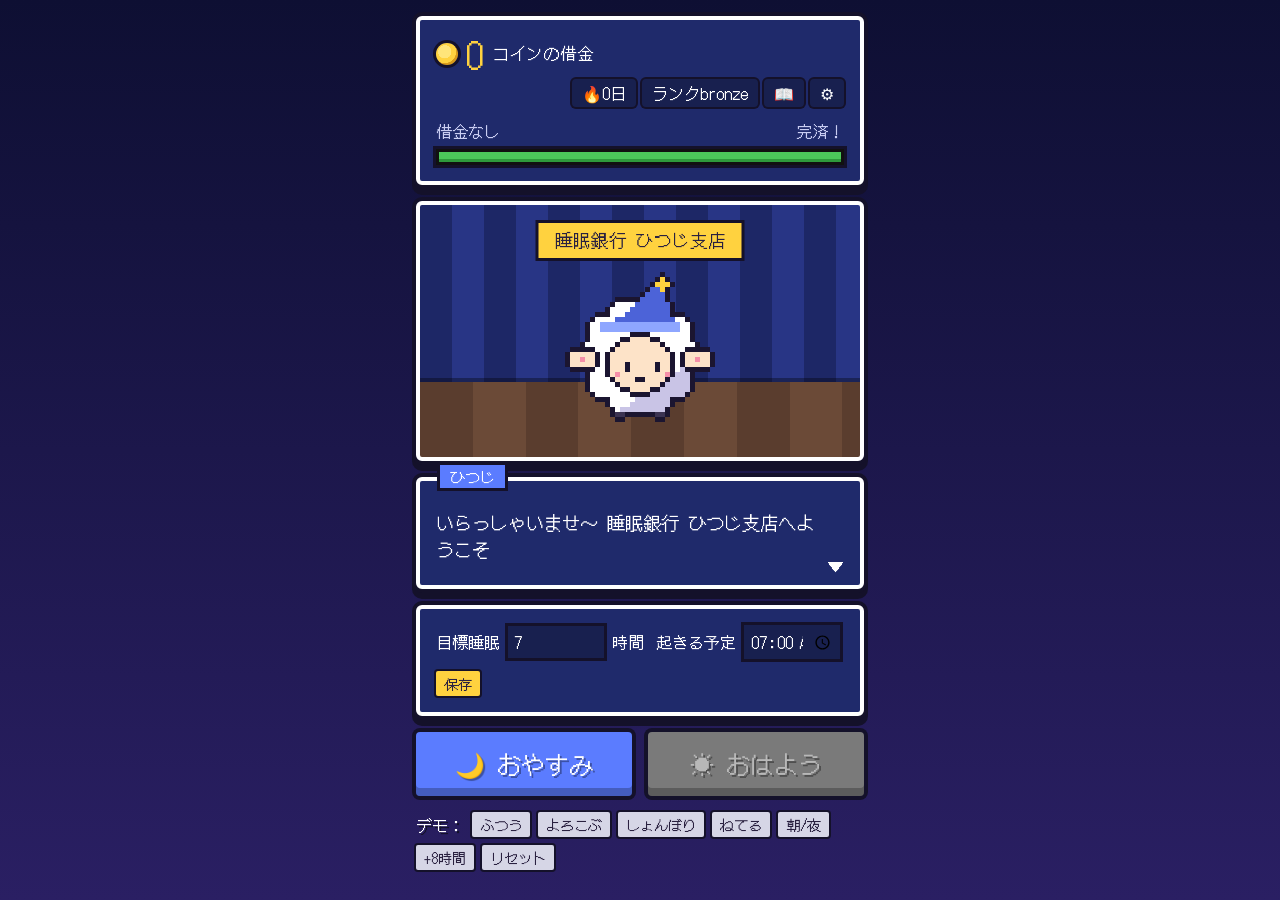
==== commit f9d43475: "Add passbook page" ====
--- a/index.html
+++ b/index.html
@@ -28,6 +28,7 @@
         <span class="chips">
           <span class="chip" id="streak">🔥0日</span>
           <span class="chip" id="rank" hidden></span>
+          <a class="chip chip-button" href="passbook.html" aria-label="通帳" style="text-decoration: none;">📖</a>
           <button class="chip chip-button" id="settingsButton" type="button" aria-label="設定">⚙</button>
         </span>
       </div>
